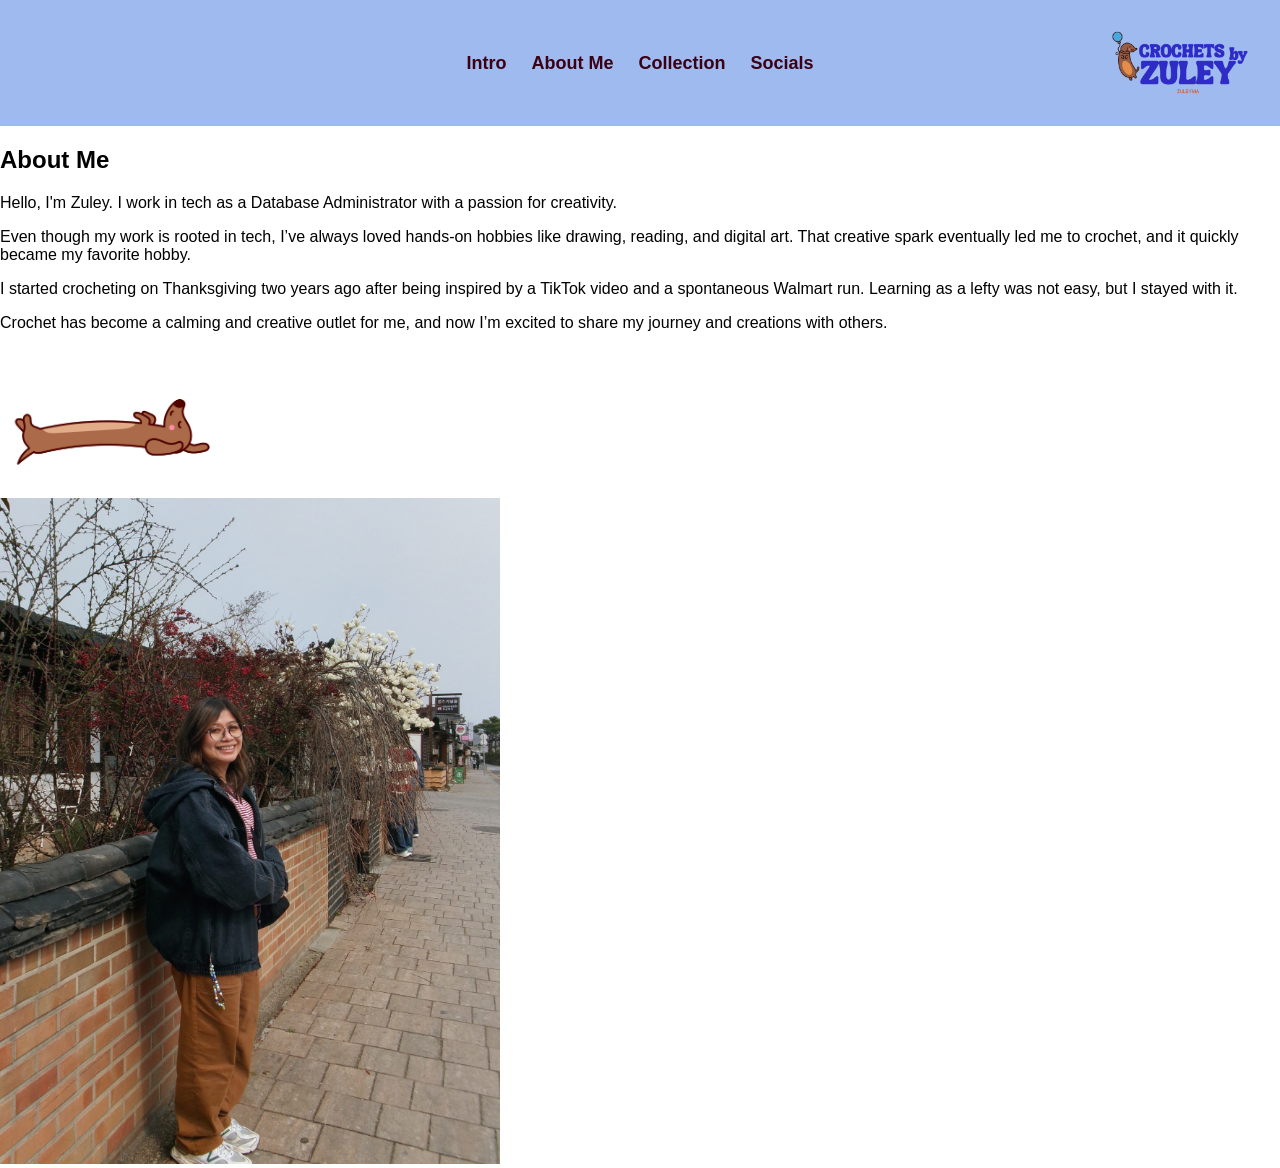
==== about.html @ e7b216fe "Create about.html" ====
<!DOCTYPE html>
<html lang="en">
<head>
  <meta charset="UTF-8" />
  <meta name="viewport" content="width=device-width, initial-scale=1.0" />
  <title>Crochets by Zuley | About Me</title>
  <link rel="stylesheet" href="styles.css" />
</head>
<body>
  <nav class="menu">
    <button id="menu-toggle" class="menu-toggle" aria-label="Open menu">☰</button>

    <ul id="menu-list" class="menu-list">
      <li><a href="index.html">Intro</a></li>
      <li><a href="about.html">About Me</a></li>
      <li><a href="collection.html">Collection</a></li>
      <li><a href="socials.html">Socials</a></li>
    </ul>

    <img src="3_Untitled_design_3.png" class="logo" alt="Crochets by Zuley logo" />
  </nav>

  <section class="page-section about-section">
    <div class="two-column">
      <div class="text light-text">
        <h1>About Me</h1>
        <p>
          Hello, I'm Zuley. I work in tech as a Database Administrator with a
          passion for creativity.
        </p>
        <p>
          Even though my work is rooted in tech, I’ve always loved hands-on
          hobbies like drawing, reading, and digital art. That creative spark
          eventually led me to crochet, and it quickly became my favorite hobby.
        </p>
        <p>
          I started crocheting on Thanksgiving two years ago after being inspired
          by a TikTok video and a spontaneous Walmart run. Learning as a lefty
          was not easy, but I stayed with it.
        </p>
        <p>
          Crochet has become a calming and creative outlet for me, and now I’m
          excited to share my journey and creations with others.
        </p>

        <img src="5_dog234.png" class="small-img" alt="Crochet illustration" />
      </div>

      <div class="image-wrap">
        <img src="6_212_07612.JPG" class="main-img" alt="About photo" />
      </div>
    </div>
  </section>

  <script src="script.js"></script>
</body>
</html>
---- styles.css ----
html {
  scroll-behavior: smooth;
}

body {
  margin: 0;
  font-family: Arial, sans-serif;
}

.menu {
  display: flex;
  justify-content: center;
  align-items: center;
  background: #9ebaef;
  padding: 18px 20px;
  position: sticky;
  top: 0;
  z-index: 1000;
  min-height: 90px;
}

.menu-list {
  display: flex;
  gap: 25px;
  list-style: none;
  margin: 0;
  padding: 0;
  z-index: 2;
}

.menu-list li a {
  text-decoration: none;
  color: #3b0014;
  font-weight: bold;
  font-size: 18px;
}

.logo {
  position: absolute;
  right: 20px;
  width: 150px;
  max-width: 30%;
  z-index: 1;
}

.menu-toggle {
  display: none;
  position: absolute;
  left: 20px;
  top: 50%;
  transform: translateY(-50%);
  font-size: 28px;
  background: none;
  border: none;
  cursor: pointer;
  color: #3b0014;
  z-index: 3;
}

.section {
  padding: 60px 20px;
}

.intro,
.about {
  display: flex;
  align-items: center;
  justify-content: space-between;
  gap: 30px;
}

.intro {
  background: #e9e7ef;
}

.about {
  background: #9ebaef;
  color: white;
}

.text {
  flex: 1;
}

.main-img {
  flex: 1;
  max-width: 500px;
  width: 100%;
}

.small-img {
  max-width: 220px;
  margin-top: 20px;
}

.collection {
  text-align: center;
  background: #f7f2fb;
}

.gallery {
  display: grid;
  grid-template-columns: repeat(3, 1fr);
  gap: 15px;
  margin-top: 25px;
}

.gallery img {
  width: 100%;
  aspect-ratio: 1 / 1;
  object-fit: cover;
  border-radius: 12px;
}

.socials {
  text-align: center;
  background: #fff;
}

.icons {
  display: flex;
  justify-content: center;
  gap: 18px;
  flex-wrap: wrap;
  margin-top: 20px;
}

.icons img {
  width: 40px;
  height: 40px;
}

@media (max-width: 768px) {
  .menu {
    justify-content: flex-start;
  }

  .menu-toggle {
    display: block;
  }

  .menu-list {
    display: none;
    flex-direction: column;
    position: absolute;
    top: 90px;
    left: 0;
    width: 100%;
    background: #9ebaef;
    text-align: center;
    padding: 10px 0;
    z-index: 5;
  }

  .menu-list.show {
    display: flex;
  }

  .logo {
    width: 120px;
    right: 15px;
  }

  .intro,
  .about {
    flex-direction: column;
    text-align: center;
  }

  .gallery {
    grid-template-columns: 1fr;
  }
}
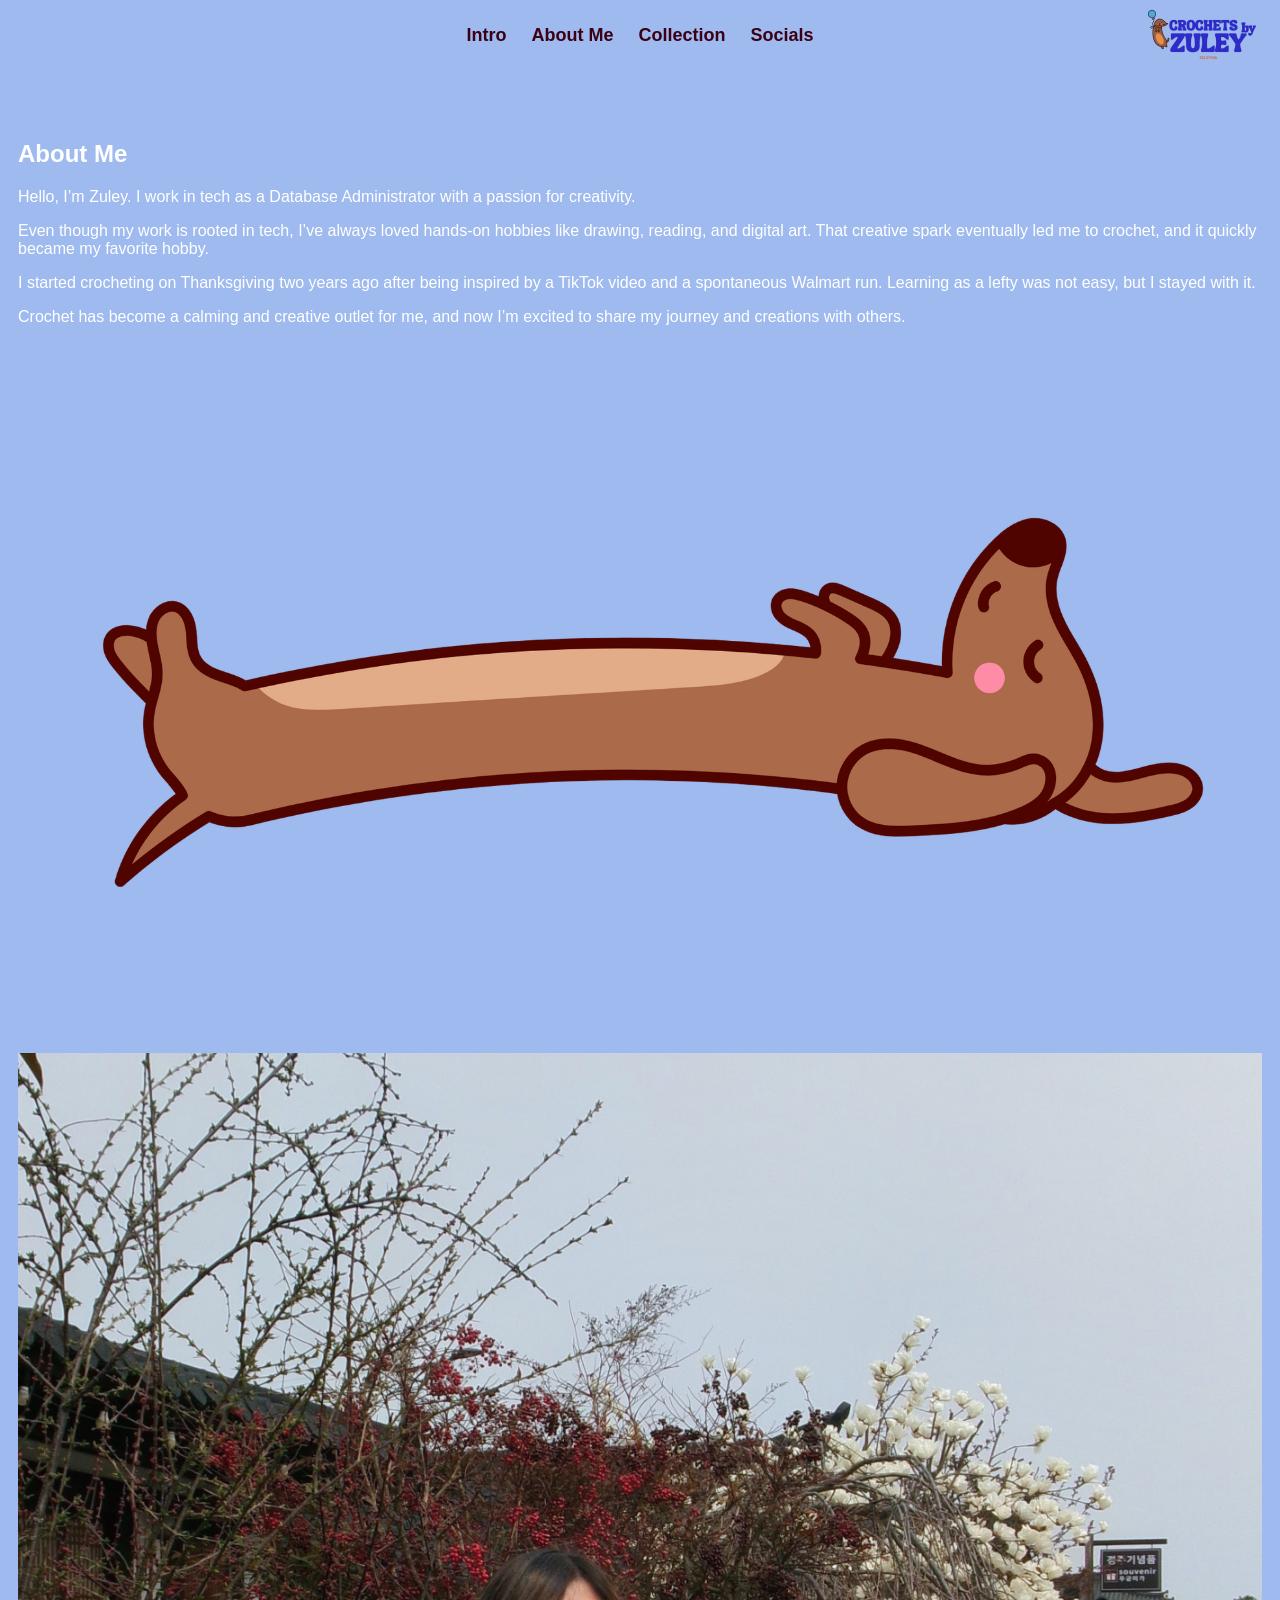
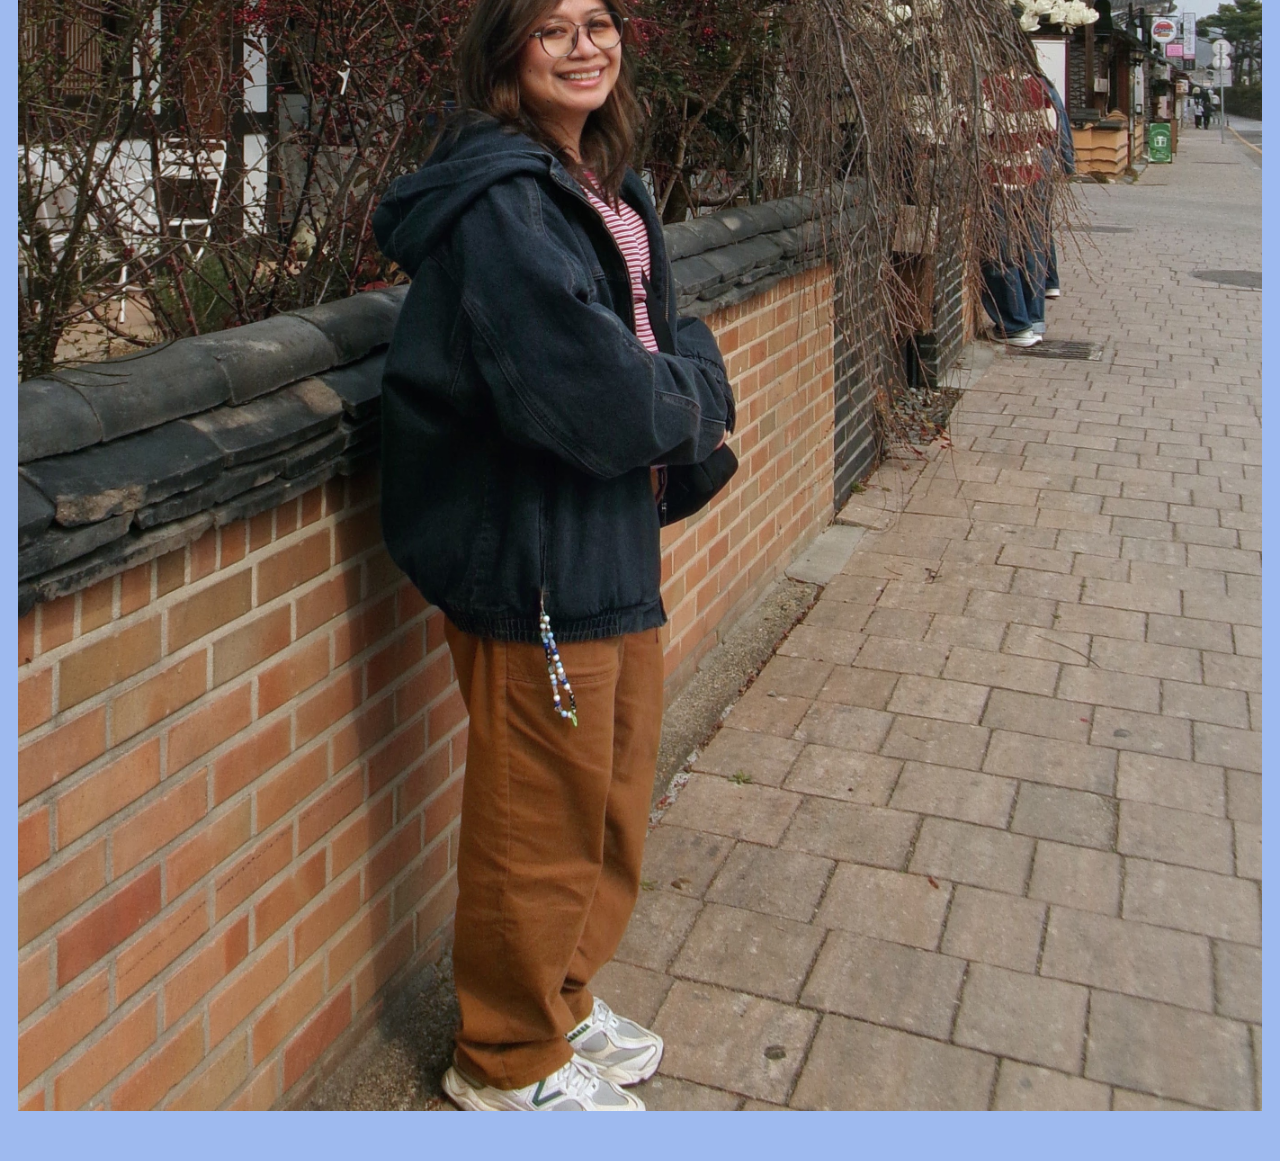
==== commit 5be1ef28: "Update about.html" ====
--- a/about.html
+++ b/about.html
@@ -21,11 +21,11 @@
   </nav>
 
   <section class="page-section about-section">
-    <div class="two-column">
-      <div class="text light-text">
+    <div class="about-container">
+      <div class="about-text-block">
         <h1>About Me</h1>
         <p>
-          Hello, I'm Zuley. I work in tech as a Database Administrator with a
+          Hello, I’m Zuley. I work in tech as a Database Administrator with a
           passion for creativity.
         </p>
         <p>
@@ -34,20 +34,22 @@
           eventually led me to crochet, and it quickly became my favorite hobby.
         </p>
         <p>
-          I started crocheting on Thanksgiving two years ago after being inspired
-          by a TikTok video and a spontaneous Walmart run. Learning as a lefty
-          was not easy, but I stayed with it.
+          I started crocheting on Thanksgiving two years ago after being
+          inspired by a TikTok video and a spontaneous Walmart run. Learning as
+          a lefty was not easy, but I stayed with it.
         </p>
         <p>
           Crochet has become a calming and creative outlet for me, and now I’m
           excited to share my journey and creations with others.
         </p>
-
-        <img src="5_dog234.png" class="small-img" alt="Crochet illustration" />
       </div>
 
-      <div class="image-wrap">
-        <img src="6_212_07612.JPG" class="main-img" alt="About photo" />
+      <div class="about-dog-wrap">
+        <img src="5_dog234.png" class="about-dog" alt="Crochet dog illustration" />
+      </div>
+
+      <div class="about-photo-wrap">
+        <img src="6_212_07612.JPG" class="about-photo" alt="About photo" />
       </div>
     </div>
   </section>
--- a/styles.css
+++ b/styles.css
@@ -1,22 +1,38 @@
 html {
   scroll-behavior: smooth;
+}
+
+* {
+  box-sizing: border-box;
 }
 
 body {
   margin: 0;
   font-family: Arial, sans-serif;
-}
+  color: #2f2237;
+  background: #ffffff;
+  overflow-x: hidden;
+}
+
+img {
+  max-width: 100%;
+  height: auto;
+  display: block;
+}
+
+/* ================= MENU ================= */
 
 .menu {
   display: flex;
   justify-content: center;
   align-items: center;
   background: #9ebaef;
-  padding: 18px 20px;
+  padding: 14px 16px;
   position: sticky;
   top: 0;
   z-index: 1000;
-  min-height: 90px;
+  min-height: 70px;
+  width: 100%;
 }
 
 .menu-list {
@@ -35,18 +51,23 @@
   font-size: 18px;
 }
 
+.menu-list li a:hover {
+  color: #6c4dc3;
+}
+
 .logo {
   position: absolute;
-  right: 20px;
-  width: 150px;
-  max-width: 30%;
+  right: 14px;
+  width: 120px;
+  max-width: 32%;
+  height: auto;
   z-index: 1;
 }
 
 .menu-toggle {
   display: none;
   position: absolute;
-  left: 20px;
+  left: 14px;
   top: 50%;
   transform: translateY(-50%);
   font-size: 28px;
@@ -55,119 +76,258 @@
   cursor: pointer;
   color: #3b0014;
   z-index: 3;
-}
-
-.section {
-  padding: 60px 20px;
-}
-
-.intro,
-.about {
-  display: flex;
-  align-items: center;
-  justify-content: space-between;
-  gap: 30px;
-}
-
-.intro {
+  padding: 0;
+}
+
+/* ================= SECTIONS ================= */
+
+.page-section {
+  padding: 50px 18px;
+  width: 100%;
+}
+
+.home-section {
   background: #e9e7ef;
 }
 
-.about {
+.about-section {
   background: #9ebaef;
   color: white;
 }
 
+.collection-top {
+  background: #f3eef9;
+}
+
+.socials-banner {
+  background: #f0d8e9;
+  padding: 60px 18px;
+}
+
+.socials-section {
+  text-align: center;
+  background: #f3f3f3;
+}
+
+/* ================= LAYOUT ================= */
+
+.two-column {
+  max-width: 1100px;
+  margin: 0 auto;
+  display: grid;
+  grid-template-columns: 1fr 1fr;
+  align-items: center;
+  gap: 40px;
+  width: 100%;
+}
+
 .text {
-  flex: 1;
+  width: 100%;
+  min-width: 0;
+}
+
+.text h1 {
+  font-size: 3rem;
+  margin-bottom: 18px;
+}
+
+.welcome-text {
+  font-size: 1.3rem;
+  margin-bottom: 14px;
+}
+
+.text p {
+  font-size: 1.1rem;
+  line-height: 1.6;
+  word-wrap: break-word;
+}
+
+.image-wrap {
+  display: flex;
+  justify-content: center;
+  align-items: center;
+  width: 100%;
+  min-width: 0;
 }
 
 .main-img {
-  flex: 1;
-  max-width: 500px;
-  width: 100%;
+  width: 100%;
+  max-width: 460px;
+  height: auto;
 }
 
 .small-img {
-  max-width: 220px;
-  margin-top: 20px;
-}
-
-.collection {
-  text-align: center;
-  background: #f7f2fb;
+  max-width: 180px;
+  margin-top: 18px;
+}
+
+.tiny-img {
+  max-width: 110px;
+  margin: 18px auto 0;
+}
+
+/* ================= GALLERY ================= */
+
+.gallery-section {
+  padding: 50px 18px;
 }
 
 .gallery {
+  max-width: 1100px;
+  margin: 0 auto;
   display: grid;
   grid-template-columns: repeat(3, 1fr);
-  gap: 15px;
-  margin-top: 25px;
+  gap: 16px;
+  width: 100%;
 }
 
 .gallery img {
   width: 100%;
   aspect-ratio: 1 / 1;
   object-fit: cover;
-  border-radius: 12px;
-}
-
-.socials {
-  text-align: center;
-  background: #fff;
-}
+  border-radius: 14px;
+  box-shadow: 0 8px 18px rgba(0, 0, 0, 0.12);
+}
+
+/* ================= SOCIAL ICONS ================= */
 
 .icons {
   display: flex;
   justify-content: center;
-  gap: 18px;
+  align-items: center;
+  gap: 16px;
   flex-wrap: wrap;
-  margin-top: 20px;
+  margin-top: 22px;
+}
+
+.icons a {
+  display: flex;
+  justify-content: center;
+  align-items: center;
+  width: 44px;
+  height: 44px;
 }
 
 .icons img {
-  width: 40px;
-  height: 40px;
-}
+  width: 36px;
+  height: 36px;
+  max-width: 36px;
+  max-height: 36px;
+  object-fit: contain;
+}
+
+.footer-text {
+  margin-top: 28px;
+  color: #5a4b67;
+  font-size: 0.95rem;
+}
+
+/* ================= MOBILE ================= */
 
 @media (max-width: 768px) {
   .menu {
     justify-content: flex-start;
+    min-height: 58px;
+    padding: 10px 12px;
   }
 
   .menu-toggle {
     display: block;
+    font-size: 24px;
   }
 
   .menu-list {
     display: none;
     flex-direction: column;
     position: absolute;
-    top: 90px;
+    top: 58px;
     left: 0;
     width: 100%;
     background: #9ebaef;
-    text-align: center;
-    padding: 10px 0;
+    text-align: left;
+    padding: 10px 18px;
     z-index: 5;
+    gap: 10px;
   }
 
   .menu-list.show {
     display: flex;
   }
 
+  .menu-list li a {
+    font-size: 16px;
+    display: block;
+    padding: 6px 0;
+  }
+
   .logo {
-    width: 120px;
-    right: 15px;
-  }
-
-  .intro,
-  .about {
-    flex-direction: column;
+    width: 105px;
+    right: 10px;
+    max-width: 42%;
+  }
+
+  .page-section {
+    padding: 28px 14px;
+  }
+
+  .two-column {
+    grid-template-columns: 1fr;
     text-align: center;
+    gap: 22px;
+  }
+
+  .text h1 {
+    font-size: 2rem;
+    margin-bottom: 12px;
+  }
+
+  .welcome-text {
+    font-size: 1.05rem;
+    margin-bottom: 10px;
+  }
+
+  .text p {
+    font-size: 0.98rem;
+    line-height: 1.5;
+  }
+
+  .main-img {
+    max-width: 280px;
+    margin: 0 auto;
+  }
+
+  .small-img {
+    max-width: 130px;
+    margin: 14px auto 0;
+  }
+
+  .tiny-img {
+    max-width: 90px;
   }
 
   .gallery {
     grid-template-columns: 1fr;
-  }
-}
+    gap: 14px;
+  }
+
+  .gallery img {
+    max-width: 320px;
+    margin: 0 auto;
+  }
+
+  .socials-banner {
+    padding: 30px 14px;
+  }
+
+  .icons a {
+    width: 38px;
+    height: 38px;
+  }
+
+  .icons img {
+    width: 30px;
+    height: 30px;
+    max-width: 30px;
+    max-height: 30px;
+  }
+}
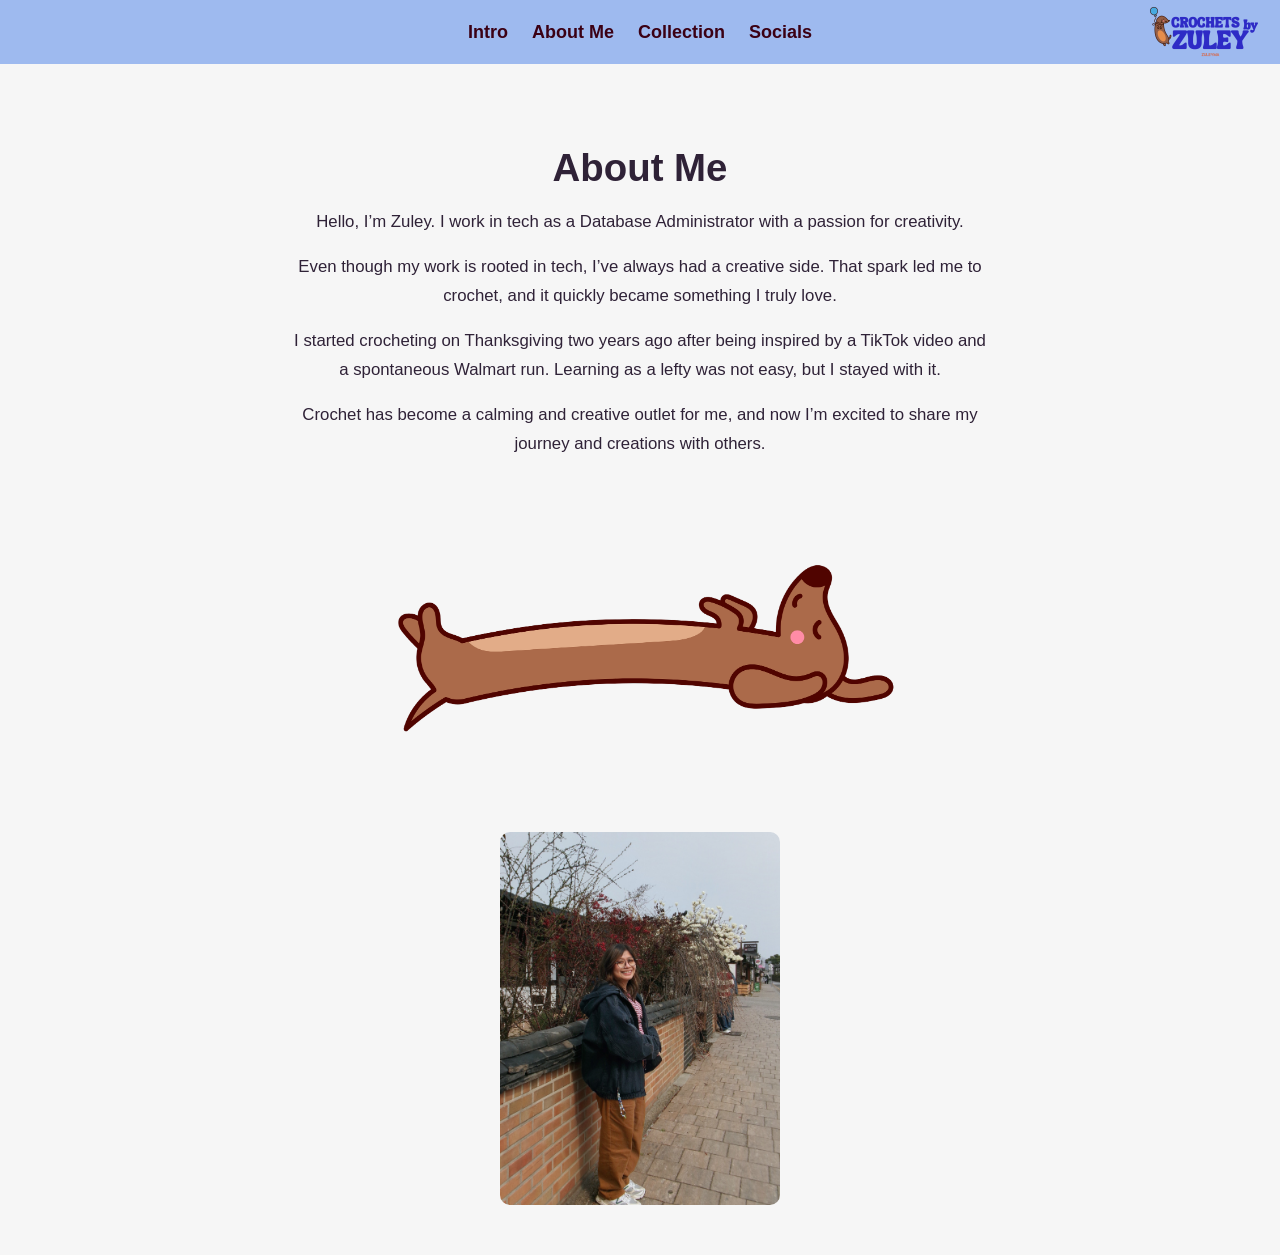
==== commit 1988f020: "Update about.html" ====
--- a/about.html
+++ b/about.html
@@ -29,9 +29,8 @@
           passion for creativity.
         </p>
         <p>
-          Even though my work is rooted in tech, I’ve always loved hands-on
-          hobbies like drawing, reading, and digital art. That creative spark
-          eventually led me to crochet, and it quickly became my favorite hobby.
+         Even though my work is rooted in tech, I’ve always had a creative side. 
+          That spark led me to crochet, and it quickly became something I truly love.
         </p>
         <p>
           I started crocheting on Thanksgiving two years ago after being
--- a/styles.css
+++ b/styles.css
@@ -20,7 +20,7 @@
   display: block;
 }
 
-/* ================= MENU ================= */
+/* MENU */
 
 .menu {
   display: flex;
@@ -31,68 +31,55 @@
   position: sticky;
   top: 0;
   z-index: 1000;
-  min-height: 70px;
+  min-height: 64px;
   width: 100%;
 }
 
 .menu-list {
   display: flex;
-  gap: 25px;
+  gap: 24px;
   list-style: none;
   margin: 0;
   padding: 0;
-  z-index: 2;
-}
-
-.menu-list li a {
+}
+
+.menu-list a {
   text-decoration: none;
   color: #3b0014;
   font-weight: bold;
   font-size: 18px;
 }
 
-.menu-list li a:hover {
-  color: #6c4dc3;
-}
-
 .logo {
   position: absolute;
-  right: 14px;
+  right: 12px;
   width: 120px;
-  max-width: 32%;
   height: auto;
-  z-index: 1;
 }
 
 .menu-toggle {
   display: none;
   position: absolute;
-  left: 14px;
+  left: 12px;
   top: 50%;
   transform: translateY(-50%);
-  font-size: 28px;
+  font-size: 26px;
   background: none;
   border: none;
   cursor: pointer;
   color: #3b0014;
-  z-index: 3;
   padding: 0;
 }
 
-/* ================= SECTIONS ================= */
+/* GENERAL SECTIONS */
 
 .page-section {
+  width: 100%;
   padding: 50px 18px;
-  width: 100%;
 }
 
 .home-section {
   background: #e9e7ef;
-}
-
-.about-section {
-  background: #9ebaef;
-  color: white;
 }
 
 .collection-top {
@@ -109,7 +96,7 @@
   background: #f3f3f3;
 }
 
-/* ================= LAYOUT ================= */
+/* HOME / GENERAL LAYOUT */
 
 .two-column {
   max-width: 1100px;
@@ -133,13 +120,12 @@
 
 .welcome-text {
   font-size: 1.3rem;
-  margin-bottom: 14px;
+  margin-bottom: 12px;
 }
 
 .text p {
   font-size: 1.1rem;
   line-height: 1.6;
-  word-wrap: break-word;
 }
 
 .image-wrap {
@@ -147,7 +133,6 @@
   justify-content: center;
   align-items: center;
   width: 100%;
-  min-width: 0;
 }
 
 .main-img {
@@ -156,17 +141,65 @@
   height: auto;
 }
 
-.small-img {
-  max-width: 180px;
-  margin-top: 18px;
-}
+/* ABOUT PAGE */
+
+.about-section {
+  background: #f6f6f6;
+  color: #2f2237;
+}
+
+.about-container {
+  max-width: 900px;
+  margin: 0 auto;
+  text-align: center;
+}
+
+.about-text-block {
+  max-width: 700px;
+  margin: 0 auto 28px;
+}
+
+.about-text-block h1 {
+  font-size: 2.4rem;
+  margin-bottom: 18px;
+}
+
+.about-text-block p {
+  font-size: 1.05rem;
+  line-height: 1.7;
+  margin-bottom: 14px;
+}
+
+.about-dog-wrap {
+  display: flex;
+  justify-content: center;
+  margin: 26px 0;
+}
+
+.about-dog {
+  width: 100%;
+  max-width: 560px;
+  height: auto;
+}
+
+.about-photo-wrap {
+  display: flex;
+  justify-content: center;
+  margin-top: 20px;
+}
+
+.about-photo {
+  width: 100%;
+  max-width: 280px;
+  border-radius: 10px;
+}
+
+/* COLLECTION */
 
 .tiny-img {
   max-width: 110px;
   margin: 18px auto 0;
 }
-
-/* ================= GALLERY ================= */
 
 .gallery-section {
   padding: 50px 18px;
@@ -178,7 +211,6 @@
   display: grid;
   grid-template-columns: repeat(3, 1fr);
   gap: 16px;
-  width: 100%;
 }
 
 .gallery img {
@@ -189,7 +221,7 @@
   box-shadow: 0 8px 18px rgba(0, 0, 0, 0.12);
 }
 
-/* ================= SOCIAL ICONS ================= */
+/* SOCIALS */
 
 .icons {
   display: flex;
@@ -211,8 +243,6 @@
 .icons img {
   width: 36px;
   height: 36px;
-  max-width: 36px;
-  max-height: 36px;
   object-fit: contain;
 }
 
@@ -222,48 +252,45 @@
   font-size: 0.95rem;
 }
 
-/* ================= MOBILE ================= */
+/* MOBILE */
 
 @media (max-width: 768px) {
   .menu {
     justify-content: flex-start;
-    min-height: 58px;
+    min-height: 56px;
     padding: 10px 12px;
   }
 
   .menu-toggle {
     display: block;
-    font-size: 24px;
   }
 
   .menu-list {
     display: none;
     flex-direction: column;
     position: absolute;
-    top: 58px;
+    top: 56px;
     left: 0;
     width: 100%;
     background: #9ebaef;
     text-align: left;
     padding: 10px 18px;
-    z-index: 5;
-    gap: 10px;
+    gap: 8px;
   }
 
   .menu-list.show {
     display: flex;
   }
 
-  .menu-list li a {
+  .menu-list a {
+    display: block;
     font-size: 16px;
-    display: block;
     padding: 6px 0;
   }
 
   .logo {
-    width: 105px;
+    width: 100px;
     right: 10px;
-    max-width: 42%;
   }
 
   .page-section {
@@ -278,17 +305,14 @@
 
   .text h1 {
     font-size: 2rem;
-    margin-bottom: 12px;
   }
 
   .welcome-text {
     font-size: 1.05rem;
-    margin-bottom: 10px;
   }
 
   .text p {
     font-size: 0.98rem;
-    line-height: 1.5;
   }
 
   .main-img {
@@ -296,18 +320,25 @@
     margin: 0 auto;
   }
 
-  .small-img {
-    max-width: 130px;
-    margin: 14px auto 0;
-  }
-
-  .tiny-img {
-    max-width: 90px;
+  .about-text-block h1 {
+    font-size: 2rem;
+  }
+
+  .about-text-block p {
+    font-size: 0.98rem;
+    line-height: 1.6;
+  }
+
+  .about-dog {
+    max-width: 320px;
+  }
+
+  .about-photo {
+    max-width: 220px;
   }
 
   .gallery {
     grid-template-columns: 1fr;
-    gap: 14px;
   }
 
   .gallery img {
@@ -315,10 +346,6 @@
     margin: 0 auto;
   }
 
-  .socials-banner {
-    padding: 30px 14px;
-  }
-
   .icons a {
     width: 38px;
     height: 38px;
@@ -327,7 +354,5 @@
   .icons img {
     width: 30px;
     height: 30px;
-    max-width: 30px;
-    max-height: 30px;
-  }
-}
+  }
+}
